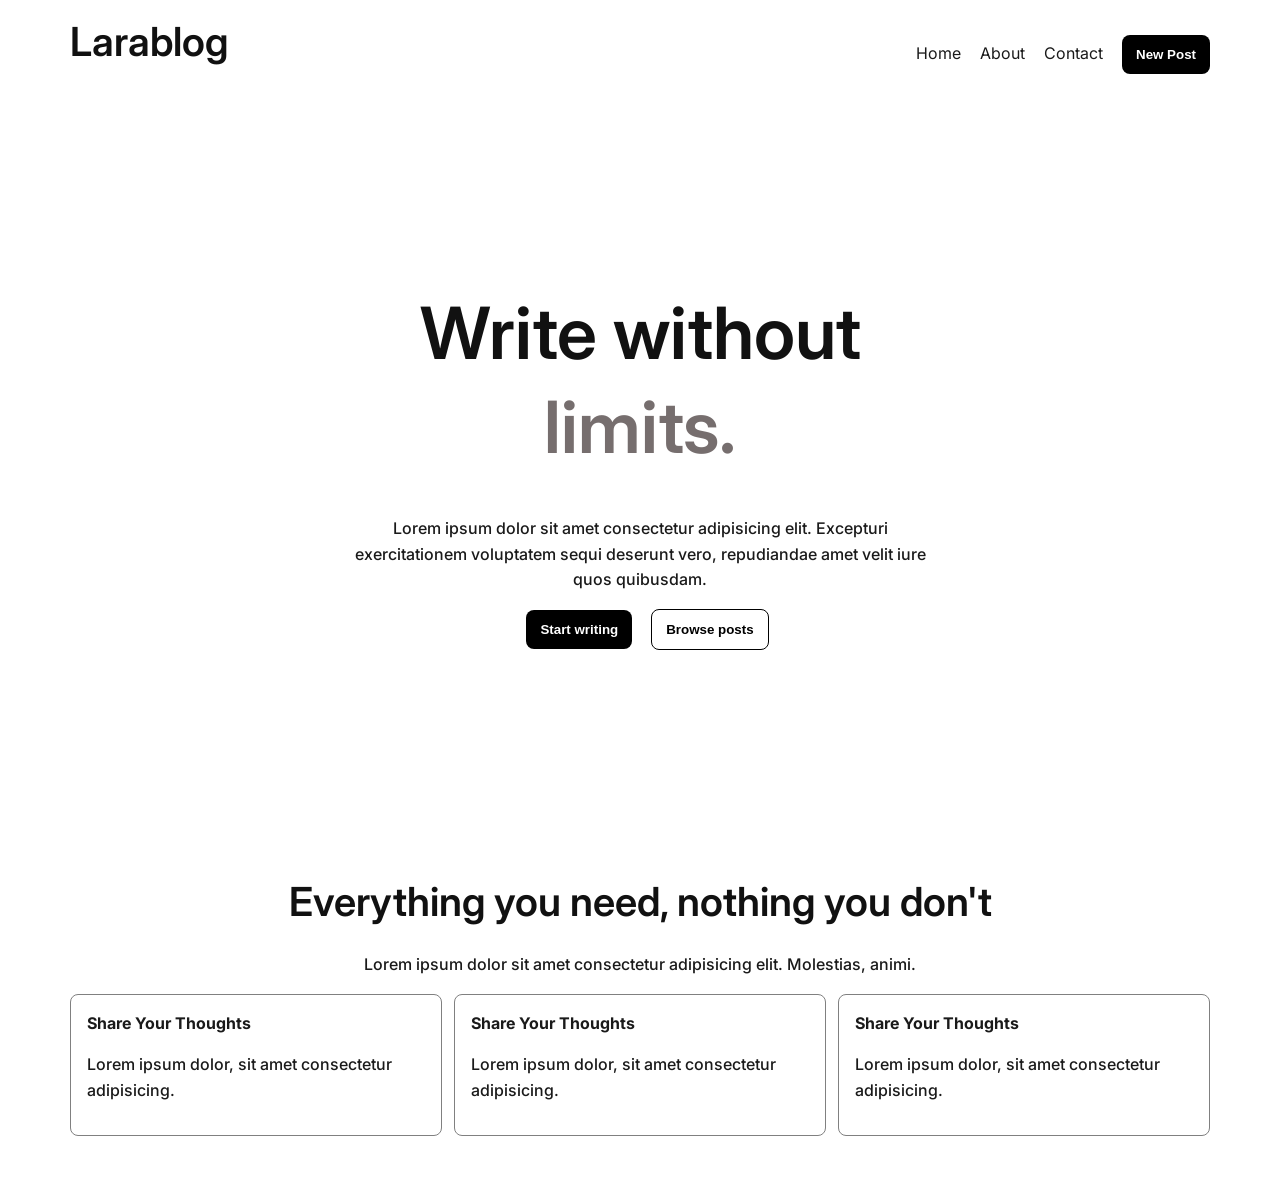
==== index.html @ fe65338b "initial files" ====
<!doctype html>
<html lang="en">
  <head>
    <meta charset="UTF-8" />
    <meta name="viewport" content="width=device-width, initial-scale=1.0" />
    <title>Practice</title>
    <link rel="stylesheet" href="./style.css" />
  </head>
  <body>
    <header>
      <div class="container">
        <nav class="navbar">
          <h1>Larablog</h1>

          <div class="navbar__items">
            <a href="#">Home</a>
            <a href="#">About</a>
            <a href="#">Contact</a>
            <button class="btn btn-primary">New Post</button>
          </div>
        </nav>
      </div>
    </header>

    <main>
      <section class="hero">
        <div class="container">
          <div class="wrapper">
            <div class="text-center">
              <h1>
                Write without <br /><span class="hero__tagline">limits.</span>
              </h1>
              <p>
                Lorem ipsum dolor sit amet consectetur adipisicing elit.
                Excepturi exercitationem voluptatem sequi deserunt vero,
                repudiandae amet velit iure quos quibusdam.
              </p>

              <button class="btn btn-primary">Start writing</button>
              <button class="btn btn-outline">Browse posts</button>
            </div>
          </div>
        </div>
      </section>

      <section class="section__one spacing">
        <div class="container">
          <div class="wrapper">
            <div class="text-center">
              <h1>Everything you need, nothing you don't</h1>
              <p>
                Lorem ipsum dolor sit amet consectetur adipisicing elit.
                Molestias, animi.
              </p>
            </div>

            <div class="card__wrapper">
              <div class="card">
                <div class="card__details">
                  <p><strong>Share Your Thoughts</strong></p>
                  <p>Lorem ipsum dolor, sit amet consectetur adipisicing.</p>
                </div>
              </div>

              <div class="card">
                <div class="card__details">
                  <p><strong>Share Your Thoughts</strong></p>
                  <p>Lorem ipsum dolor, sit amet consectetur adipisicing.</p>
                </div>
              </div>

              <div class="card">
                <div class="card__details">
                  <p><strong>Share Your Thoughts</strong></p>
                  <p>Lorem ipsum dolor, sit amet consectetur adipisicing.</p>
                </div>
              </div>
            </div>
          </div>
        </div>
      </section>
    </main>
  </body>
</html>
---- style.css ----
@import url("https://fonts.googleapis.com/css2?family=Inter:ital,opsz,wght@0,14..32,100..900;1,14..32,100..900&display=swap");

*,
*::before,
*::after {
  padding: 0;
  margin: 0;
  box-sizing: border-box;
}

h1,
h2,
h3,
h4,
h5,
h6 {
  font-weight: 600;
  line-height: 1.3;
  margin-bottom: 0.6em;
  color: #111;
}

h1 {
  font-size: 2.5rem;
}

h2 {
  font-size: 2rem;
}

h3 {
  font-size: 1.75rem;
}

h4 {
  font-size: 1.5rem;
}

h5 {
  font-size: 1.25rem;
}

h6 {
  font-size: 1rem;
}

body {
  font-family: "Inter", "Segoe UI", Arial, sans-serif;
  font-size: 1rem;
  line-height: 1.6;
  color: #1a1a1a;
}

p {
  margin-bottom: 1em;
  font-size: 1rem;
  font-weight: 500;
}

header {
  padding: 16px 0;
}

.navbar {
  display: flex;
  align-items: center;
  justify-content: space-between;
}

.container {
  margin: 0 auto;
  max-width: 1140px;
}

.navbar__items a,
.btn {
  text-decoration: none;
  margin-left: 15px;
  color: inherit;
}

.btn {
  padding: 12px 14px;
  border-radius: 8px;
  border: none;
  font-weight: 600;
  cursor: pointer;
}

.btn-primary {
  color: white;
  background-color: black;
}

.btn-outline {
  color: black;
  border: 1px solid black;
  background-color: transparent;
}

.wrapper {
  display: flex;
  flex-direction: column;
}

.text-center {
  text-align: center;
}

.hero .wrapper {
  justify-content: center;
  align-items: center;
  height: 80vh;
}

.hero h1 {
  font-size: 4.5rem;
}

.hero__tagline {
  color: rgb(118, 110, 110);
}

.hero .text-center {
  max-width: 600px;
}

.spacing {
  padding: 48px 0;
}

.card__wrapper {
  display: flex;
  gap: 12px;
}

.card {
  display: flex;
  flex-direction: column;
  gap: 10px;
  background-color: white;
  padding: 16px;
  border: 1px solid gray;
  border-radius: 8px;
}

.card__details {
  display: flex;
  flex-direction: column;
}
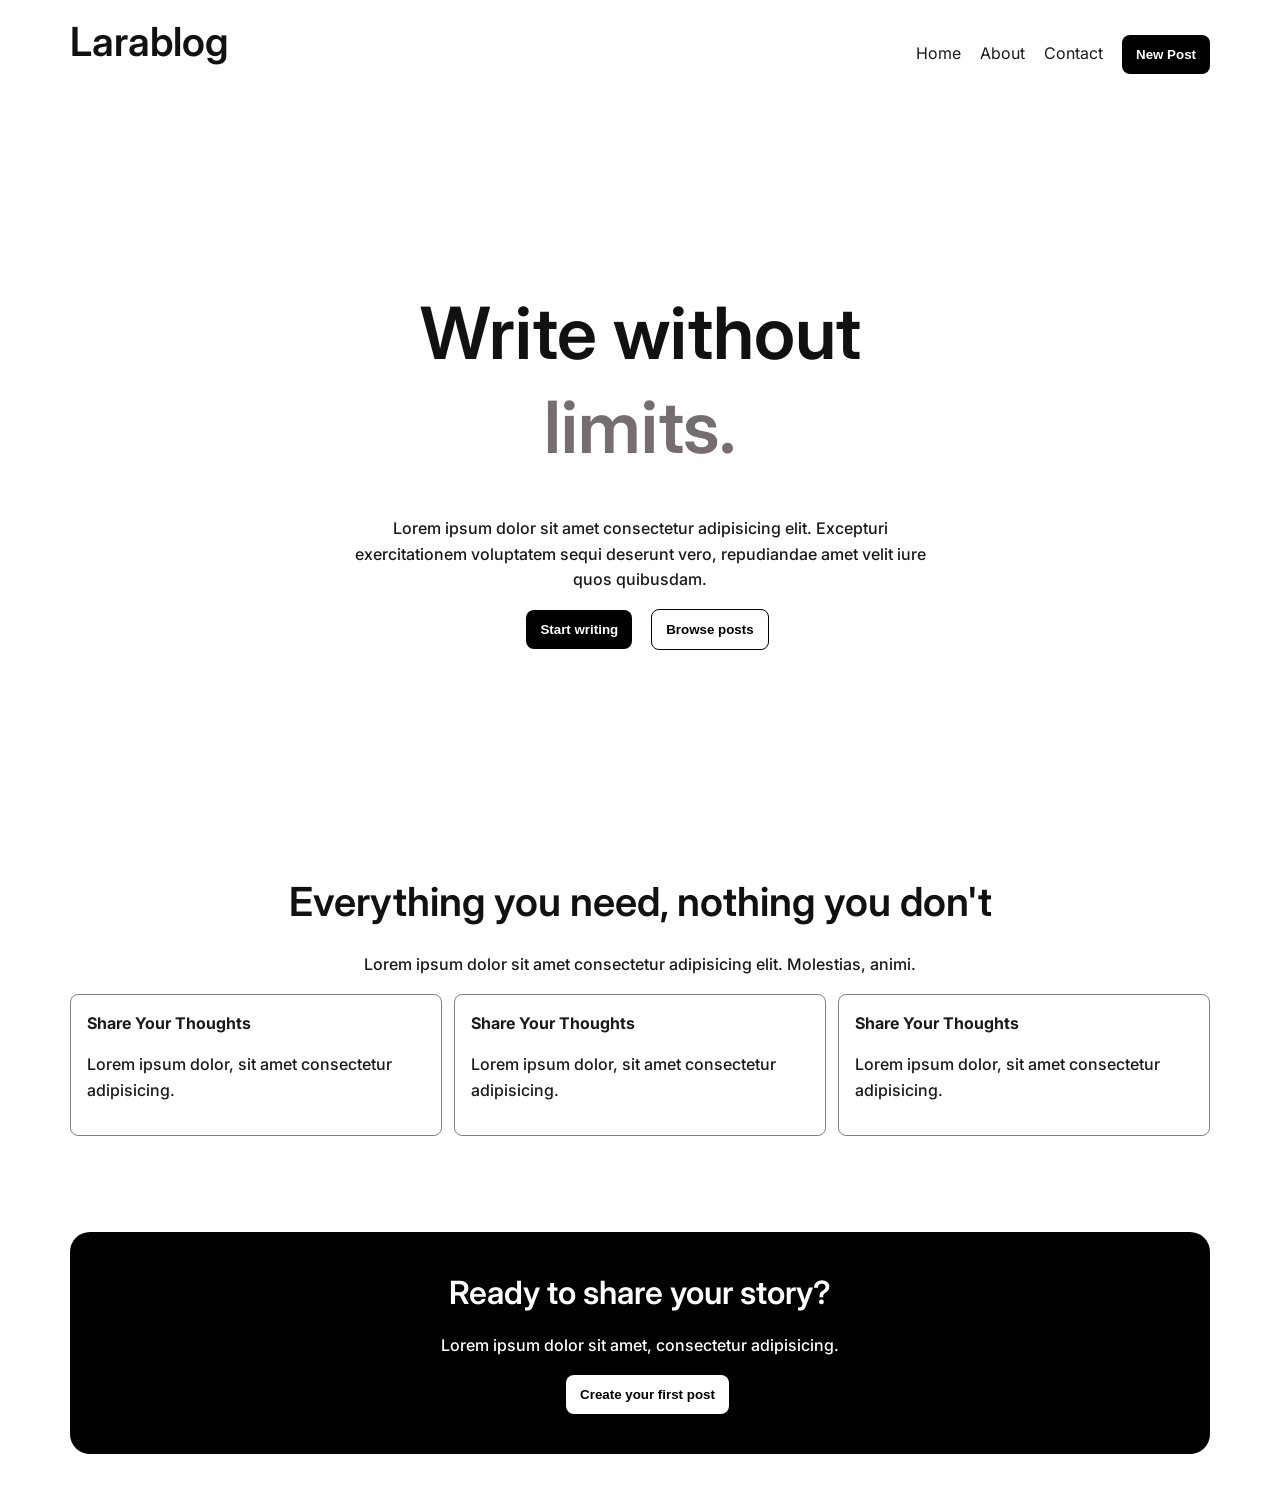
==== commit 0c3e4e82: "Add about page and enhance index layout with new section" ====
--- a/index.html
+++ b/index.html
@@ -14,7 +14,7 @@
 
           <div class="navbar__items">
             <a href="#">Home</a>
-            <a href="#">About</a>
+            <a href="./about.html">About</a>
             <a href="#">Contact</a>
             <button class="btn btn-primary">New Post</button>
           </div>
@@ -79,6 +79,19 @@
           </div>
         </div>
       </section>
+
+      <section class="section__two spacing">
+        <div class="container">
+          <div class="wrapper">
+            <div class="text-center">
+              <h2>Ready to share your story?</h2>
+              <p>Lorem ipsum dolor sit amet, consectetur adipisicing.</p>
+
+              <button class="btn btn-secondary">Create your first post</button>
+            </div>
+          </div>
+        </div>
+      </section>
     </main>
   </body>
 </html>
--- a/style.css
+++ b/style.css
@@ -92,6 +92,11 @@
   background-color: black;
 }
 
+.btn-secondary {
+  background-color: white;
+  color: black;
+}
+
 .btn-outline {
   color: black;
   border: 1px solid black;
@@ -148,3 +153,36 @@
   display: flex;
   flex-direction: column;
 }
+
+.section__two .wrapper {
+  background-color: black;
+  color: white;
+  padding: 40px 0;
+  border-radius: 20px;
+}
+
+.section__two h2 {
+  color: white;
+}
+
+.about {
+  padding: 80px 0;
+}
+
+.about__tagline {
+  color: gray;
+}
+
+.about .wrapper {
+  max-width: 600px;
+}
+
+.stats__wrapper {
+  display: flex;
+  gap: 15px;
+  justify-content: space-between;
+}
+
+.stats p {
+  color: gray;
+}
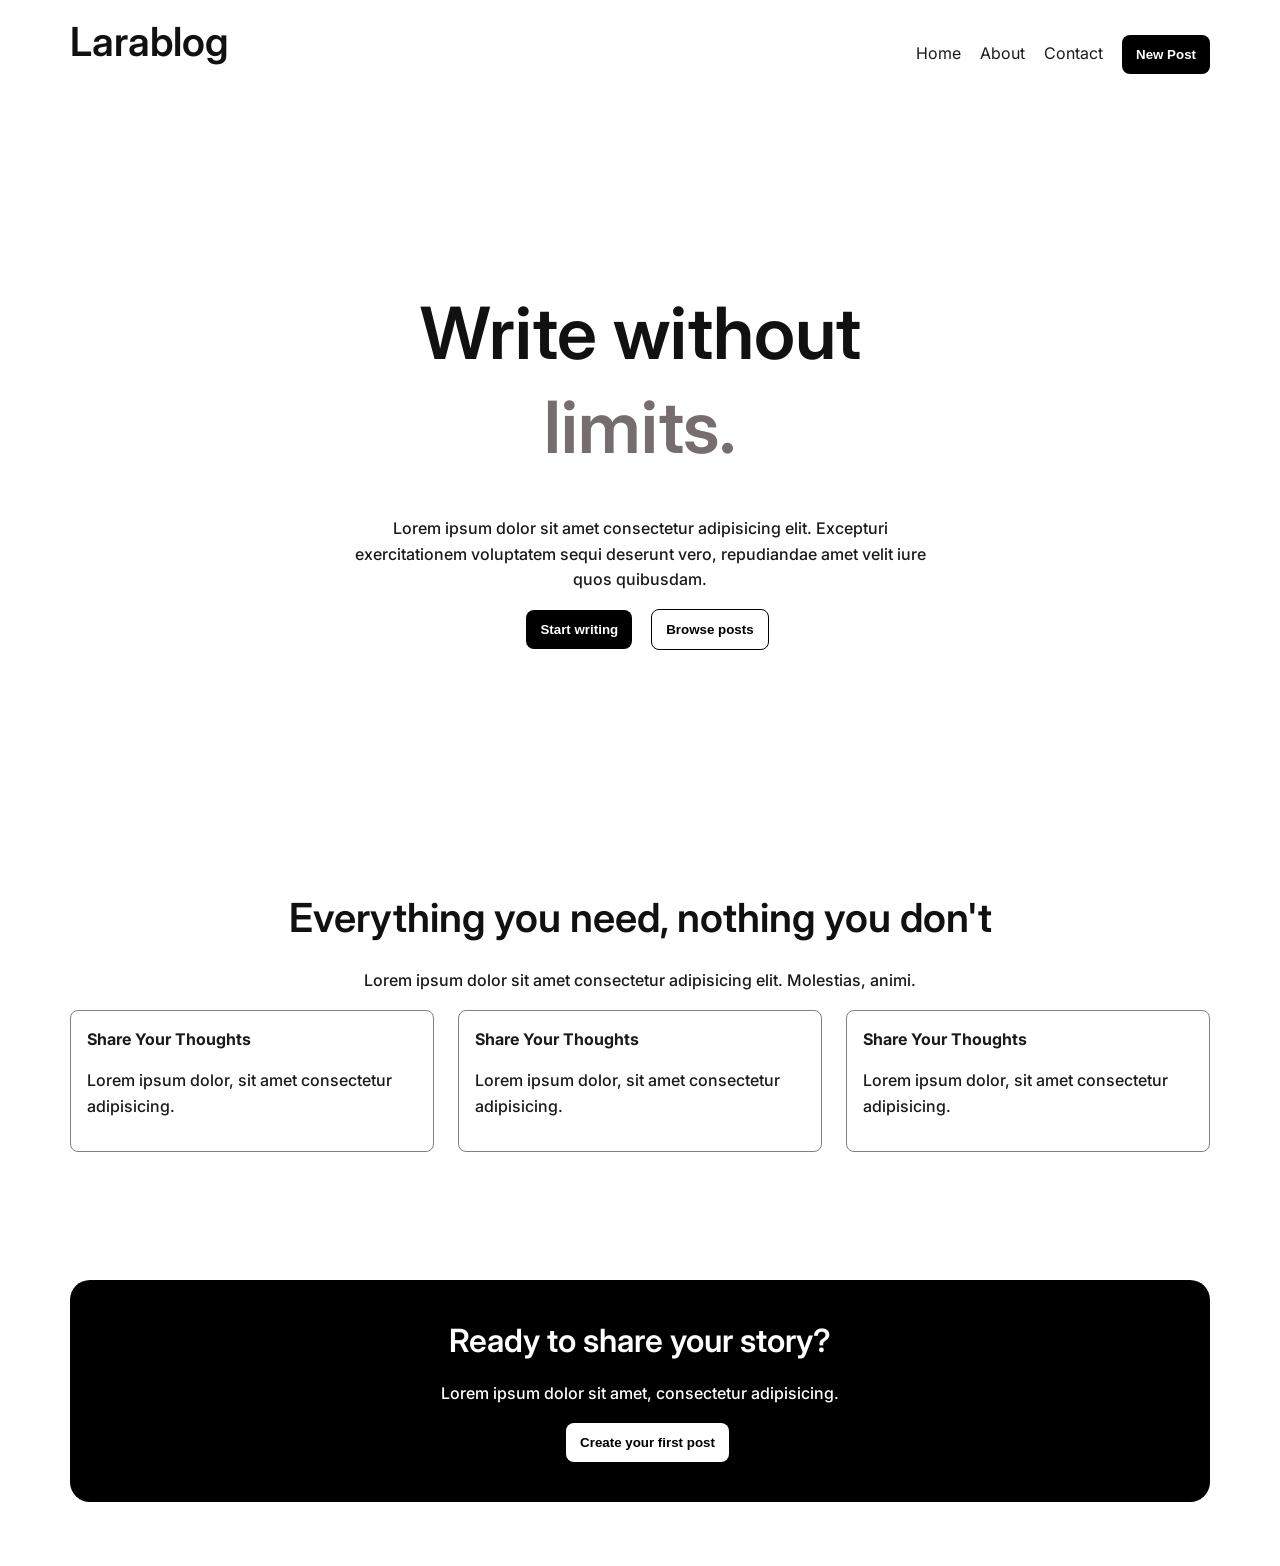
==== commit 9c5292d7: "Enhance about page layout and update navigation links" ====
--- a/index.html
+++ b/index.html
@@ -13,7 +13,7 @@
           <h1>Larablog</h1>
 
           <div class="navbar__items">
-            <a href="#">Home</a>
+            <a href="./index.html">Home</a>
             <a href="./about.html">About</a>
             <a href="#">Contact</a>
             <button class="btn btn-primary">New Post</button>
--- a/style.css
+++ b/style.css
@@ -131,12 +131,12 @@
 }
 
 .spacing {
-  padding: 48px 0;
+  padding: 64px 0;
 }
 
 .card__wrapper {
   display: flex;
-  gap: 12px;
+  gap: 24px;
 }
 
 .card {
@@ -186,3 +186,42 @@
 .stats p {
   color: gray;
 }
+
+.about__wrapper {
+  display: flex;
+  gap: 15px;
+}
+
+.about__items {
+  background-color: oklch(98.5% 0.002 247.839);
+  padding: 30px;
+  border-radius: 8px;
+  width: 100%;
+  display: flex;
+  justify-content: center;
+  flex-direction: column;
+}
+
+.about__left p {
+  color: gray;
+  font-size: 0.9rem;
+  font-weight: 400;
+}
+
+.about__left {
+  flex: 1;
+}
+
+.about__right {
+  flex: 1;
+}
+
+.about-section__three .text-center {
+  max-width: 500px;
+  margin: 0 auto;
+}
+
+.about-section__three .text-center p {
+  color: gray;
+  font-size: 0.9rem;
+}
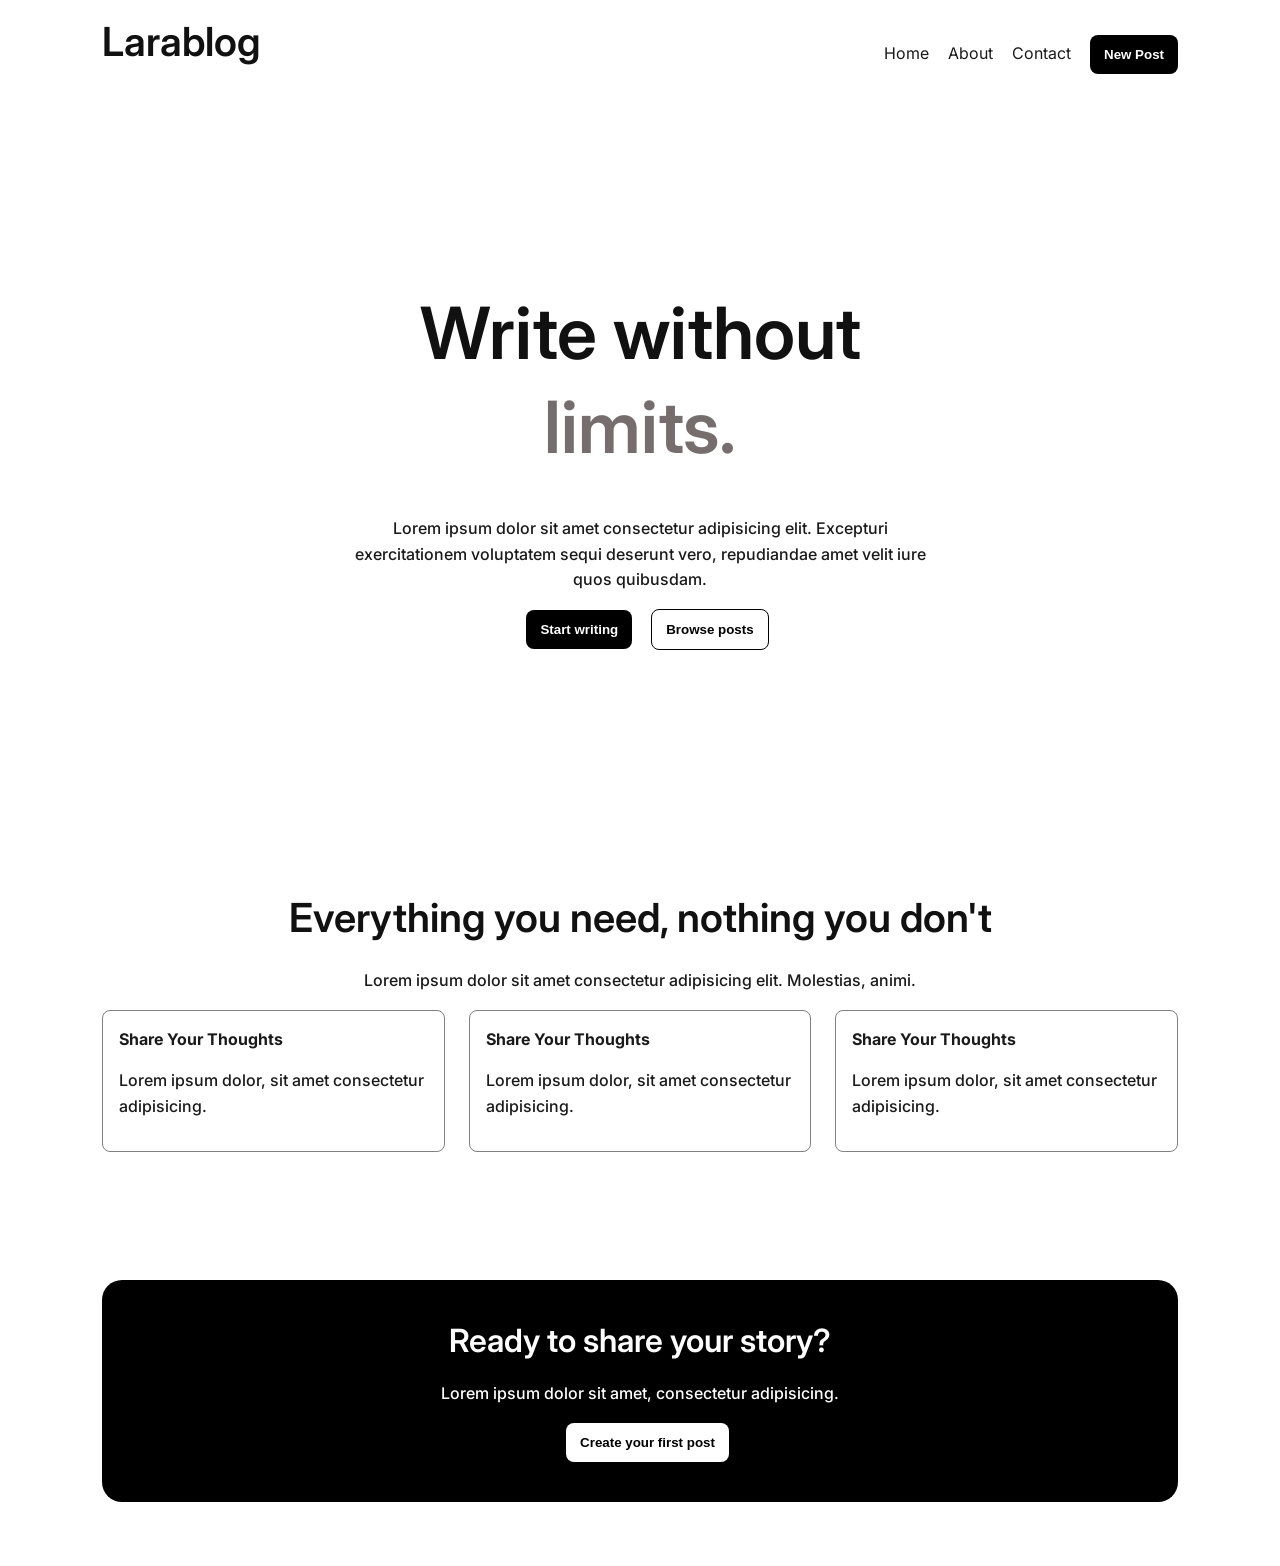
==== commit cfb9691f: "Add contact page and update navigation links" ====
--- a/index.html
+++ b/index.html
@@ -15,7 +15,7 @@
           <div class="navbar__items">
             <a href="./index.html">Home</a>
             <a href="./about.html">About</a>
-            <a href="#">Contact</a>
+            <a href="./contact.html">Contact</a>
             <button class="btn btn-primary">New Post</button>
           </div>
         </nav>
--- a/style.css
+++ b/style.css
@@ -70,6 +70,7 @@
 .container {
   margin: 0 auto;
   max-width: 1140px;
+  padding: 0 32px;
 }
 
 .navbar__items a,
@@ -225,3 +226,58 @@
   color: gray;
   font-size: 0.9rem;
 }
+
+.contact__hero .wrapper {
+  max-width: 600px;
+}
+
+.contact__tagline {
+  color: gray;
+}
+
+.contact__hero h1 {
+  font-size: 3rem;
+  font-weight: bolder;
+}
+
+.contact__hero p {
+  font-size: 0.9rem;
+  color: gray;
+}
+
+.contact__fields {
+  display: flex;
+  gap: 30px;
+  flex-direction: column;
+  flex: 1;
+}
+
+.contact__details {
+  flex: 1;
+  display: flex;
+  flex-direction: column;
+  color: gray;
+  padding: 30px;
+}
+
+.contact-form__wrapper {
+  display: flex;
+  gap: 15px;
+}
+
+.contact__col {
+  display: flex;
+  gap: 10px;
+}
+
+.contact__items {
+  display: flex;
+  flex-direction: column;
+  gap: 10px;
+}
+
+.form-input {
+  padding: 10px 14px;
+  border-radius: 8px;
+  border: 1px solid gray;
+}
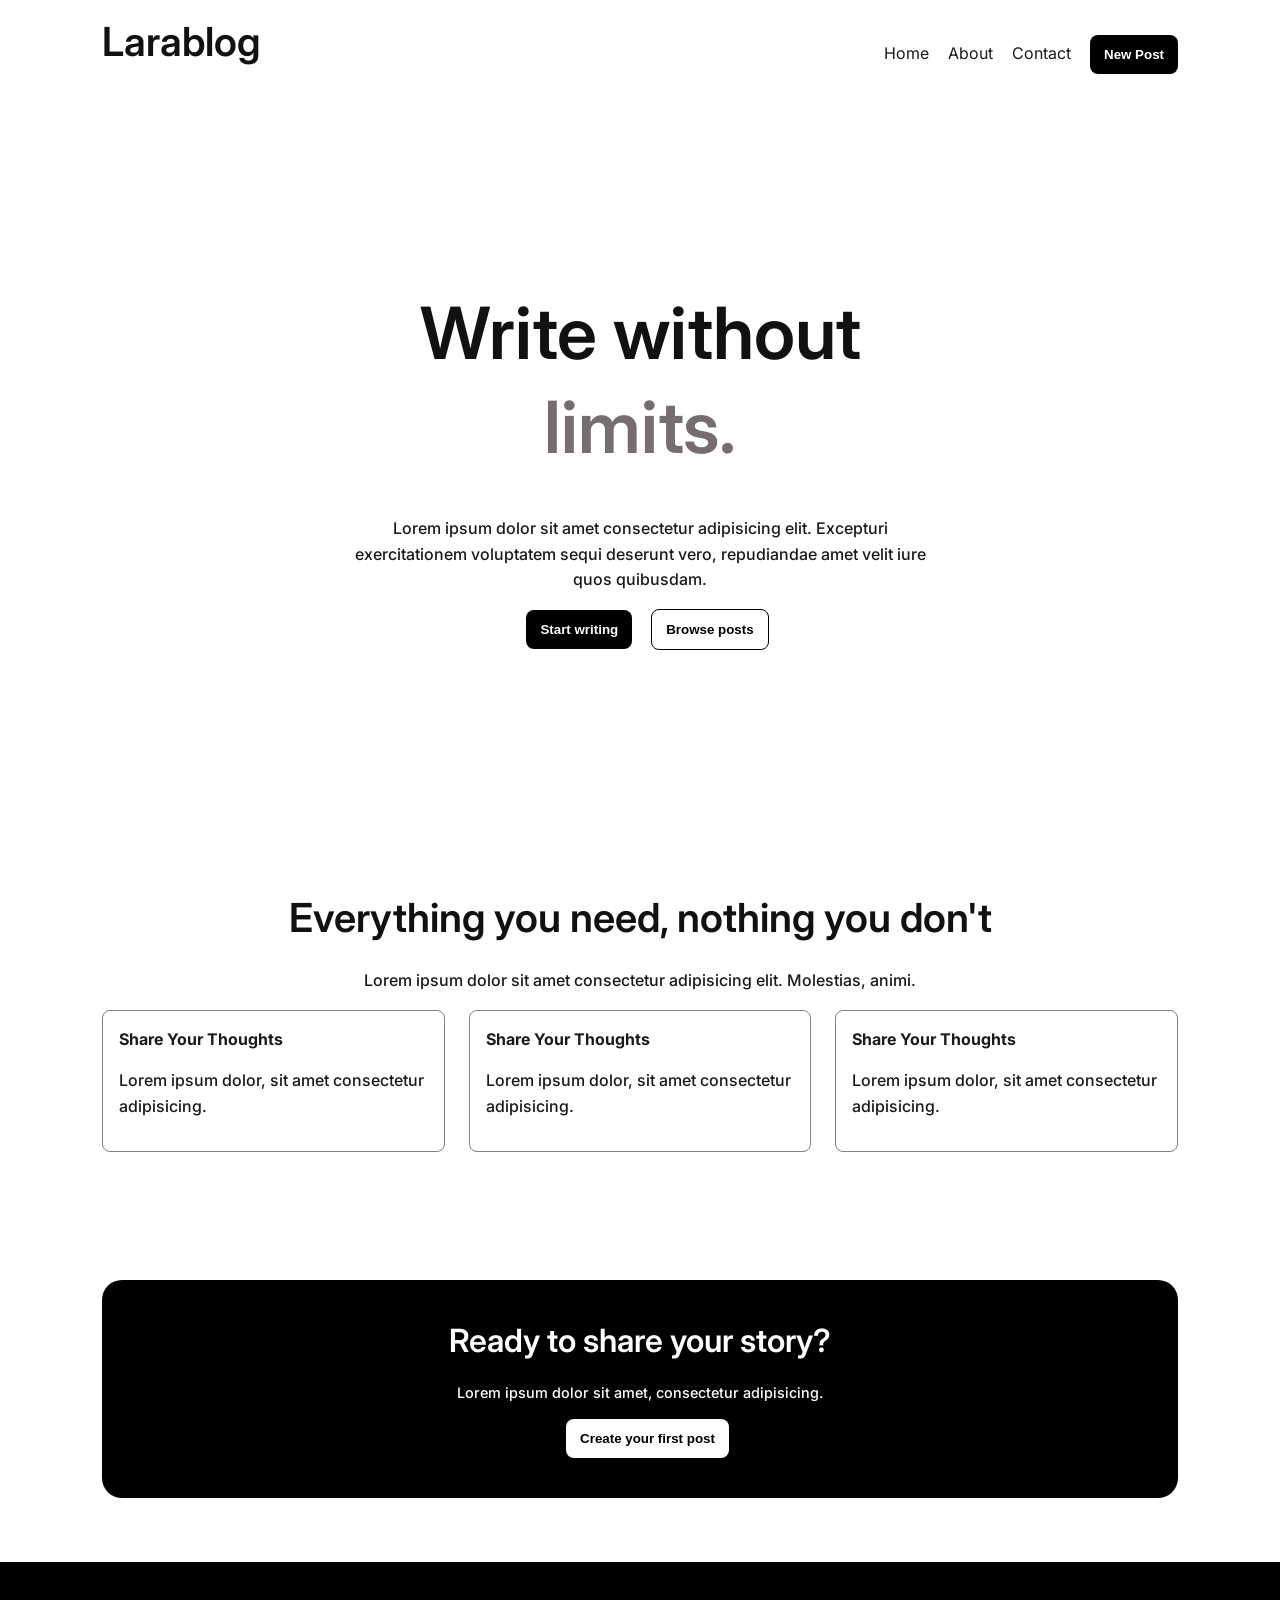
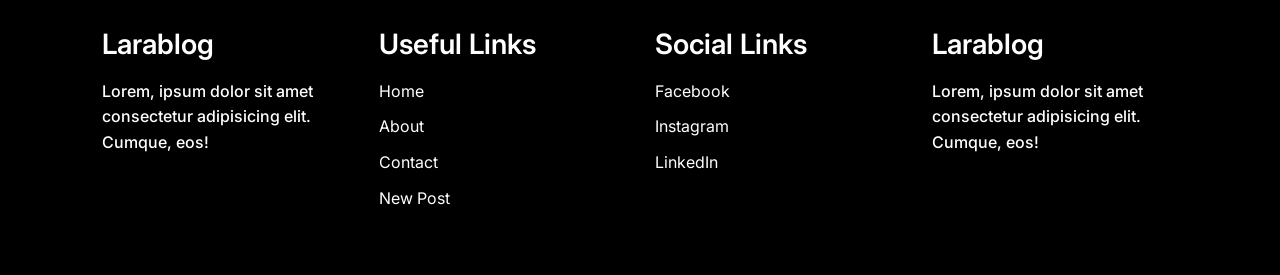
==== commit f6924bc6: "Add footer section with links and styling to all pages" ====
--- a/index.html
+++ b/index.html
@@ -92,6 +92,55 @@
           </div>
         </div>
       </section>
+
+      <footer class="footer spacing">
+        <div class="container">
+          <div class="footer__wrapper">
+            <div class="footer__items">
+              <h3>Larablog</h3>
+
+              <div class="footer__content">
+                <p>
+                  Lorem, ipsum dolor sit amet consectetur adipisicing elit.
+                  Cumque, eos!
+                </p>
+              </div>
+            </div>
+
+            <div class="footer__items">
+              <h3>Useful Links</h3>
+
+              <div class="footer__content">
+                <a href="#">Home</a>
+                <a href="#">About</a>
+                <a href="#">Contact</a>
+                <a href="#">New Post</a>
+              </div>
+            </div>
+
+            <div class="footer__items">
+              <h3>Social Links</h3>
+
+              <div class="footer__content">
+                <a href="#">Facebook</a>
+                <a href="#">Instagram</a>
+                <a href="#">LinkedIn</a>
+              </div>
+            </div>
+
+            <div class="footer__items">
+              <h3>Larablog</h3>
+
+              <div class="footer__content">
+                <p>
+                  Lorem, ipsum dolor sit amet consectetur adipisicing elit.
+                  Cumque, eos!
+                </p>
+              </div>
+            </div>
+          </div>
+        </div>
+      </footer>
     </main>
   </body>
 </html>
--- a/style.css
+++ b/style.css
@@ -104,6 +104,12 @@
   background-color: transparent;
 }
 
+.btn-outline-white {
+  color: white;
+  border: 1px solid white;
+  background-color: transparent;
+}
+
 .wrapper {
   display: flex;
   flex-direction: column;
@@ -155,15 +161,22 @@
   flex-direction: column;
 }
 
-.section__two .wrapper {
+.section__two .wrapper,
+.contact__banner .wrapper {
   background-color: black;
   color: white;
   padding: 40px 0;
   border-radius: 20px;
 }
 
-.section__two h2 {
-  color: white;
+.section__two h2,
+.contact__banner h2 {
+  color: white;
+}
+
+.contact__banner p,
+.section__two p {
+  font-size: 0.9rem;
 }
 
 .about {
@@ -257,7 +270,8 @@
   display: flex;
   flex-direction: column;
   color: gray;
-  padding: 30px;
+  padding: 30px 30px;
+  background-color: oklch(98.5% 0.002 247.839);
 }
 
 .contact-form__wrapper {
@@ -268,6 +282,11 @@
 .contact__col {
   display: flex;
   gap: 10px;
+}
+
+.contact__left,
+.contact__right {
+  flex: 1;
 }
 
 .contact__items {
@@ -281,3 +300,35 @@
   border-radius: 8px;
   border: 1px solid gray;
 }
+
+.footer {
+  background-color: black;
+  color: white;
+}
+
+.footer h3 {
+  color: white;
+}
+
+.footer__wrapper {
+  display: flex;
+  justify-content: space-between;
+  gap: 30px;
+}
+
+.footer__items {
+  display: flex;
+  flex-direction: column;
+  flex: 1;
+}
+
+.footer__content {
+  display: flex;
+  flex-direction: column;
+  gap: 10px;
+}
+
+.footer__content a {
+  text-decoration: none;
+  color: white;
+}
